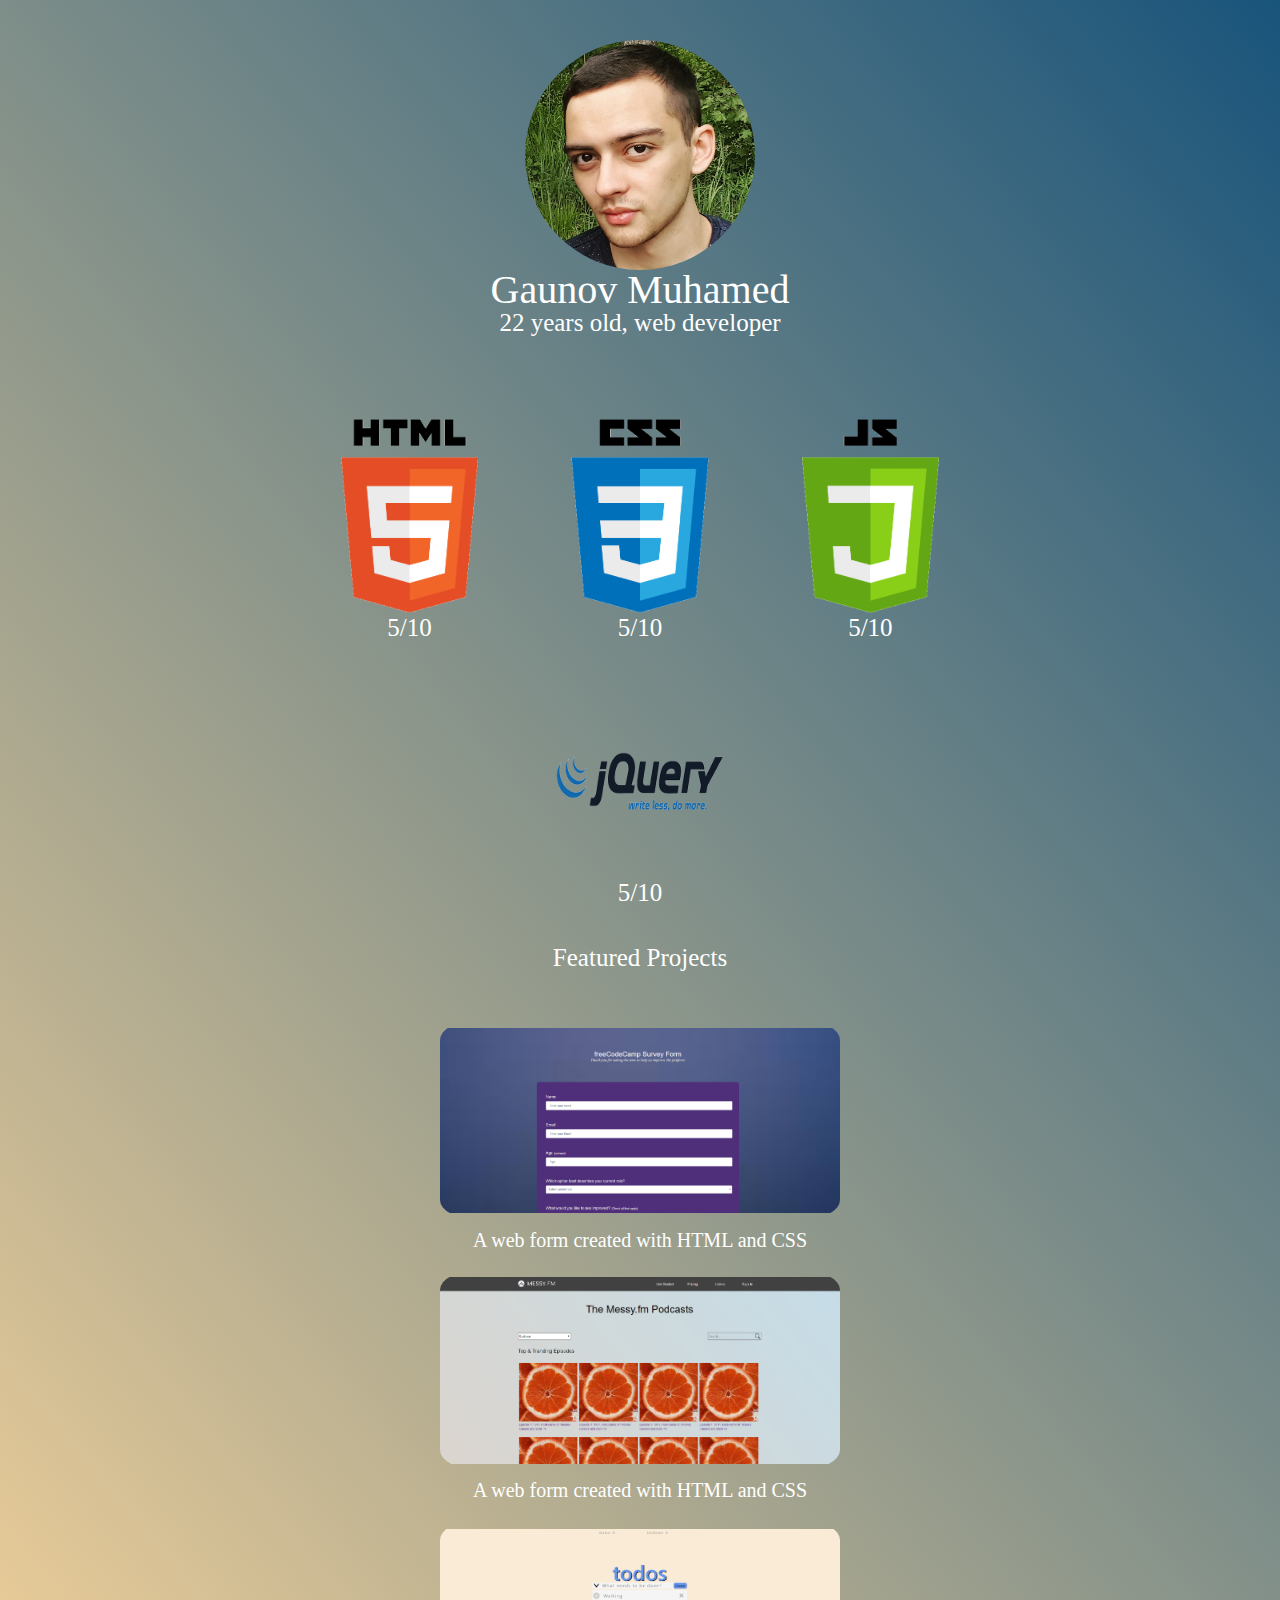
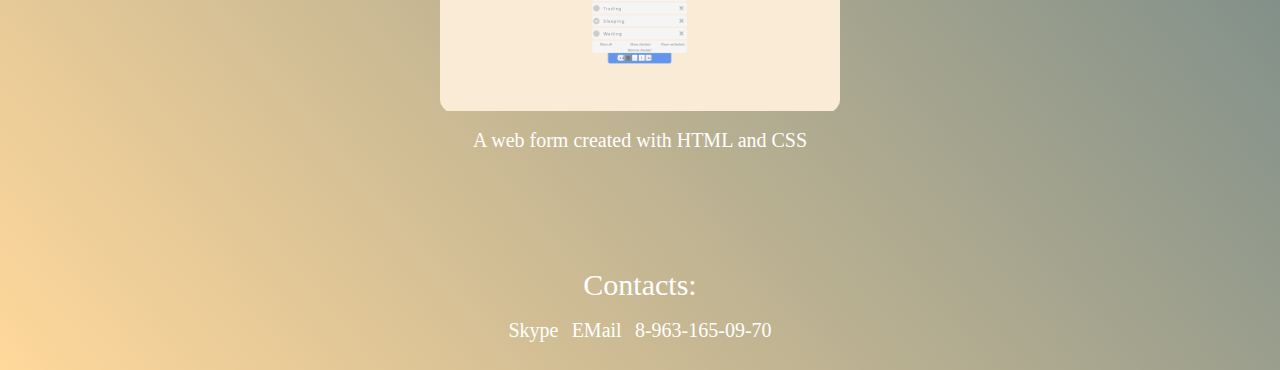
==== index.html @ e80b84c7 "Initial commit" ====
<!DOCTYPE html>
<html lang="en">

<head>
  <meta charset="UTF-8">
  <meta name="viewport" content="width=device-width, initial-scale=1.0">
  <meta http-equiv="X-UA-Compatible" content="ie=edge">
  <link rel="stylesheet" type="text/css" href="styles/CssReset.css">
  <link rel="stylesheet" type="text/css" href="styles/portfolioStyles.css">
  <title>MyPortfolio</title>
</head>

<body>
  <div class="background">
    <header class="header">
      <main class="header-main">
        <div class="photo-container">
          <div class="avatar"></div>
          <h1 class="header-text">Gaunov Muhamed</h1>
          <h2 class="subtext">22 years old, web developer</h2>
        </div>
    </header>
    <main class="main">
      <main class="techs-and-works">
        <div class="tech-item">
          <div class="html-img" alt="png html logo"></div>
          <h2 class="subtext">5/10</h2>
        </div>
        <div class="tech-item">
          <div class="css-img" alt="png css logo"></div>
          <h2 class="subtext">5/10</h2>
        </div>
        <div class="tech-item">
          <div class="js-img" alt="png css logo"></div>
          <h2 class="subtext">5/10</h2>
        </div>
        <div class="tech-item">
          <div class="jq-img" alt="png css logo"></div>
          <h2 class="subtext">5/10</h2>
        </div>
        <div class="works">
          <h2 class="subtext">Featured Projects</h2>
          <div class="projects">
            <div class="project-holder">
              <a href="">
                <div class="first-project"></div>
              </a>
              <h3 class="works-text">A web form created with HTML and CSS</h3>
            </div>
            <div class="project-holder">
              <a href="">
                <div class="second-project"></div>
              </a>
              <h3 class="works-text">A web form created with HTML and CSS</h3>
            </div>
            <div class="project-holder">
              <a href="">
                <div class="third-project"></div>
              </a>
              <h3 class="works-text">A web form created with HTML and CSS</h3>
            </div>
          </div>
        </div>
      </main>
      <footer class="footer">
        <div class="first-footer-part">
          <h2 class="contacts">Contacts:</h2>
        </div>
        <div class="second-footer-part">
          <a href="" class="bottom-contacts">Skype</a>
          <a href="" class="bottom-contacts">EMail</a>
          <h2 class="bottom-contacts">8-963-165-09-70</h2>
        </div>
      </footer>
    </main>
</body>

</html>
---- styles/CssReset.css ----
/* http://meyerweb.com/eric/tools/css/reset/ 
   v2.0 | 20110126
   License: none (public domain)
*/

html,
body,
div,
span,
applet,
object,
iframe,
h1,
h2,
h3,
h4,
h5,
h6,
p,
blockquote,
pre,
a,
abbr,
acronym,
address,
big,
cite,
code,
del,
dfn,
em,
img,
ins,
kbd,
q,
s,
samp,
small,
strike,
strong,
sub,
sup,
tt,
var,
b,
u,
i,
center,
dl,
dt,
dd,
ol,
ul,
li,
fieldset,
form,
label,
legend,
table,
caption,
tbody,
tfoot,
thead,
tr,
th,
td,
article,
aside,
canvas,
details,
embed,
figure,
figcaption,
footer,
header,
hgroup,
menu,
nav,
output,
ruby,
section,
summary,
time,
mark,
audio,
video {
  margin: 0;
  padding: 0;
  border: 0;
  font-size: 100%;
  font: inherit;
  vertical-align: baseline;
}

/* HTML5 display-role reset for older browsers */
article,
aside,
details,
figcaption,
figure,
footer,
header,
hgroup,
menu,
nav,
section {
  display: block;
}

body {
  line-height: 1;
}

ol,
ul {
  list-style: none;
}

blockquote,
q {
  quotes: none;
}

blockquote:before,
blockquote:after,
q:before,
q:after {
  content: '';
  content: none;
}

table {
  border-collapse: collapse;
  border-spacing: 0;
}
---- styles/portfolioStyles.css ----
.background {
    background: linear-gradient(50deg, #ffd89b, #19547b);
    /*background: linear-gradient(50deg, #ffd89b, #19547b); best*/
    background-position: center;
    background-size: cover;
    height: 100%;
    width: auto;
}

.header {
    width: 100%;
}

.header-main {
    padding-top: 40px;
    height: 100%;
    width: 50%;
    margin: 0 auto;
}

.photo-container {
    width: 100%;
}

.avatar {
    background-image: url("/images/photo.jpg");
    background-repeat: no-repeat;
    background-position: center;
    background-size: contain;
    margin: 0 auto;
    height: 230px;
    width: 230px;
    border-radius: 50%;
}

.header-text,
.subtext {
    width: 100%;
    text-align: center;
    color: #ffffff;
    font-family: URW Chancery L, cursive;
    font-size: 40px;
}

.subtext {
    font-size: 25px;
}

.header-subtext {
    margin-top: 10px;
    font-size: 20px;
}

.main {
    padding-top: 40px;
    margin: 0 auto;
    width: 60%;
}

.techs-and-works {
    margin: 0 auto;
    display: flex;
    flex-wrap: wrap;
    justify-content: space-around;
    width: 90%;
}

.text-item {
    margin-top: 20px;
    width: 150px;
    height: auto;
}

.tech-item {
    margin-top: 40px;
}

.tech-item:hover {
    background-color: #5eecff;
    border-radius: 16%;
    transition: .5s ease-out;
}

.html-img,
.css-img,
.js-img,
.jq-img {
    background-image: url("/images/html.png");
    background-repeat: no-repeat;
    background-position: center;
    background-size: contain;
    width: 200px;
    height: 200px;
}

.css-img {
    background-image: url("/images/css.png");
}

.js-img {
    background-image: url("/images/js.png");
}

.jq-img {
    background-image: url("/images/jquery.png");
}

.works {
    padding-top: 40px;
    margin: 0 auto;
}

.projects {
    display: flex;
    flex-wrap: wrap;
    justify-content: space-around;
}

.first-project,
.second-project,
.third-project {
    background-image: url("/images/project1.png");
    background-repeat: no-repeat;
    background-position: center;
    background-size: contain;
    width: 100%;
    height: 100%;
    border-radius: 10%;
}

.second-project {
    background-image: url("/images/project2.png");
}

.third-project {
    background-image: url("/images/project3.png");
}

.works-text {
    padding-top: 10px;
    font-family: URW Chancery L, cursive;
    font-size: 20px;
    text-align: center;
    color: white;
}

.project-holder {
    padding-top: 50px;
    width: 400px;
    height: 200px;
}

.footer {
    padding-top: 150px;
    margin: 0 auto;
    width: 60%;
    height: 100px;
}

.first-footer-part {
    display: block;
    margin: 0 auto;
    width: 50%;
}

.contacts,
.bottom-contacts {
    text-align: center;
    color: #ffffff;
    font-family: URW Chancery L, cursive;
    font-size: 30px;
}

.second-footer-part {
    width: 60%;
    margin: 0 auto;
    display: flex;
    flex-wrap: wrap;
    justify-content: space-around;
}

.bottom-contacts {
    padding-top: 20px;
    font-size: 20px;
    text-decoration: none;
}
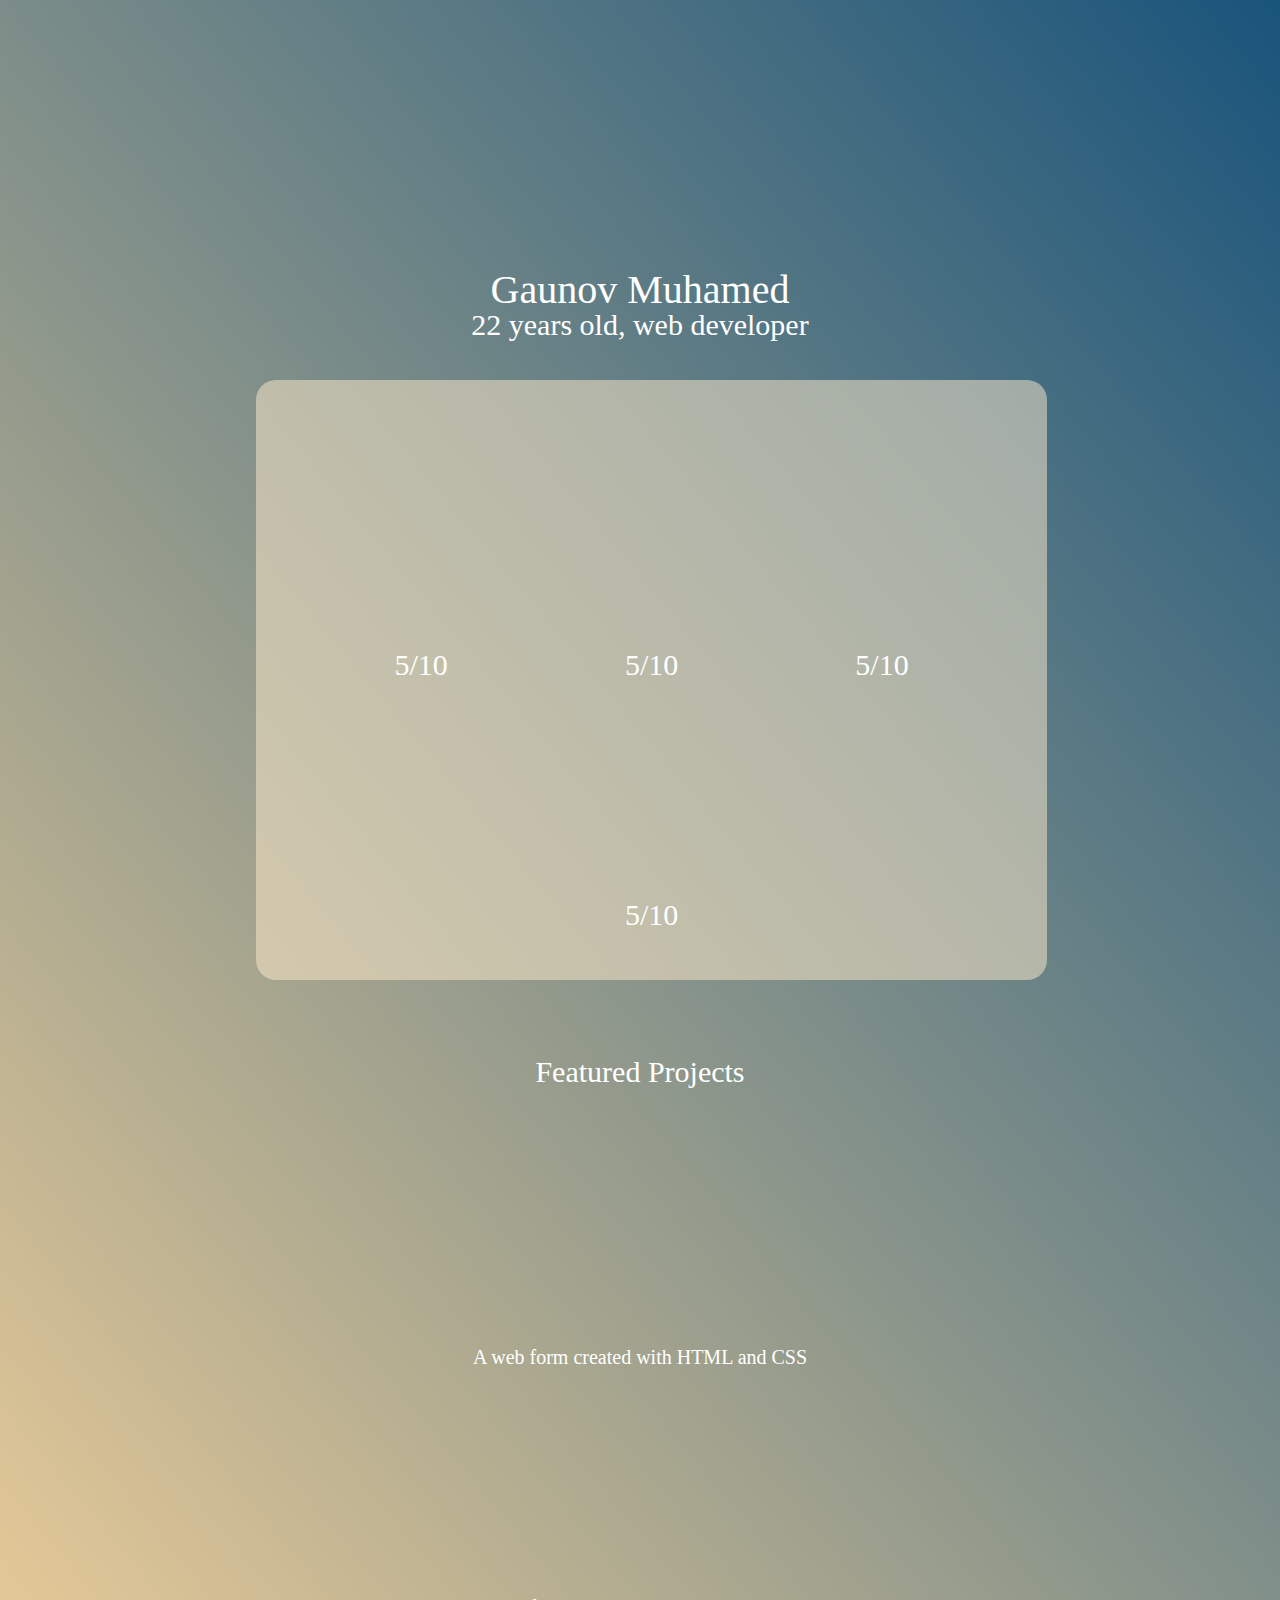
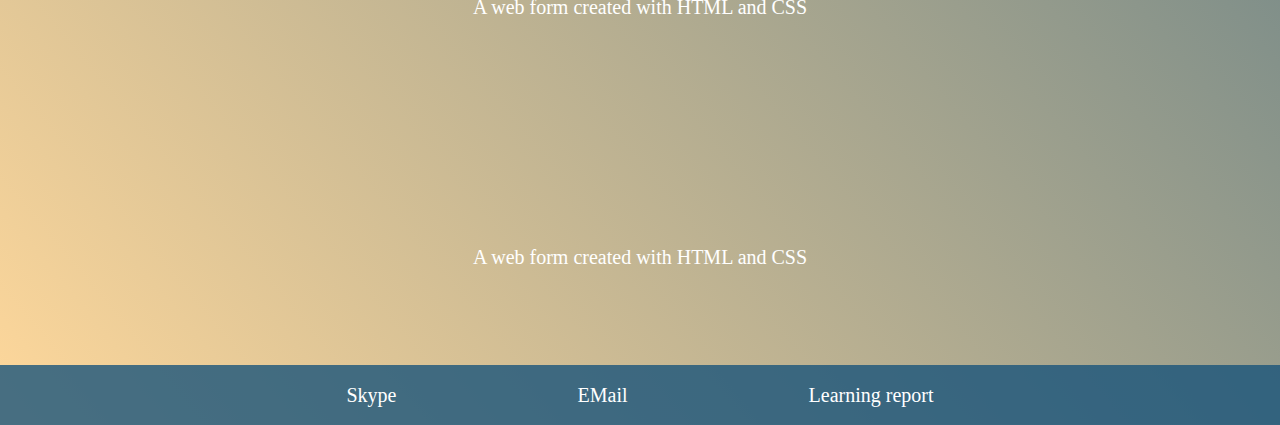
==== commit d6592748: "fixed portfolio" ====
--- a/index.html
+++ b/index.html
@@ -19,9 +19,10 @@
           <h1 class="header-text">Gaunov Muhamed</h1>
           <h2 class="subtext">22 years old, web developer</h2>
         </div>
+      </main>
     </header>
     <main class="main">
-      <main class="techs-and-works">
+      <div class="techs">
         <div class="tech-item">
           <div class="html-img" alt="png html logo"></div>
           <h2 class="subtext">5/10</h2>
@@ -38,41 +39,40 @@
           <div class="jq-img" alt="png css logo"></div>
           <h2 class="subtext">5/10</h2>
         </div>
-        <div class="works">
-          <h2 class="subtext">Featured Projects</h2>
-          <div class="projects">
-            <div class="project-holder">
-              <a href="">
-                <div class="first-project"></div>
-              </a>
-              <h3 class="works-text">A web form created with HTML and CSS</h3>
-            </div>
-            <div class="project-holder">
-              <a href="">
-                <div class="second-project"></div>
-              </a>
-              <h3 class="works-text">A web form created with HTML and CSS</h3>
-            </div>
-            <div class="project-holder">
-              <a href="">
-                <div class="third-project"></div>
-              </a>
-              <h3 class="works-text">A web form created with HTML and CSS</h3>
-            </div>
+      </div>
+      <div class="works">
+        <h2 class="subtext">Featured Projects</h2>
+        <div class="projects">
+          <div class="project-holder">
+            <a href="">
+              <div class="first-project"></div>
+            </a>
+            <h3 class="works-text">A web form created with HTML and CSS</h3>
+          </div>
+          <div class="project-holder">
+            <a href="">
+              <div class="second-project"></div>
+            </a>
+            <h3 class="works-text">A web form created with HTML and CSS</h3>
+          </div>
+          <div class="project-holder">
+            <a href="">
+              <div class="third-project"></div>
+            </a>
+            <h3 class="works-text">A web form created with HTML and CSS</h3>
           </div>
         </div>
-      </main>
-      <footer class="footer">
-        <div class="first-footer-part">
-          <h2 class="contacts">Contacts:</h2>
-        </div>
-        <div class="second-footer-part">
-          <a href="" class="bottom-contacts">Skype</a>
-          <a href="" class="bottom-contacts">EMail</a>
-          <h2 class="bottom-contacts">8-963-165-09-70</h2>
-        </div>
-      </footer>
+      </div>
     </main>
+    <div class="footer">
+      <div class="inner-footer">
+        <a href="" class="bottom-contacts">Skype</a>
+        <a href="" class="bottom-contacts">EMail</a>
+        <a href="https://docs.google.com/document/d/1q_-OrsSIJzIF7Ol4aQtux2X4wOfG4DxDK_uCzLv82eo/edit?usp=sharing" class="bottom-contacts">Learning report</a>
+      </div>
+    </div>
+  </div>
+    </footer>
 </body>
 
 </html>--- a/styles/portfolioStyles.css
+++ b/styles/portfolioStyles.css
@@ -1,6 +1,5 @@
 .background {
     background: linear-gradient(50deg, #ffd89b, #19547b);
-    /*background: linear-gradient(50deg, #ffd89b, #19547b); best*/
     background-position: center;
     background-size: cover;
     height: 100%;
@@ -23,7 +22,7 @@
 }
 
 .avatar {
-    background-image: url("/images/photo.jpg");
+    background-image: url("/GaunovMuhamed.github.io/images/photo.jpg");
     background-repeat: no-repeat;
     background-position: center;
     background-size: contain;
@@ -37,13 +36,13 @@
 .subtext {
     width: 100%;
     text-align: center;
+    /*font-family: URW Chancery L, cursive;*/
     color: #ffffff;
-    font-family: URW Chancery L, cursive;
     font-size: 40px;
 }
 
 .subtext {
-    font-size: 25px;
+    font-size: 30px;
 }
 
 .header-subtext {
@@ -57,12 +56,15 @@
     width: 60%;
 }
 
-.techs-and-works {
+.techs {
     margin: 0 auto;
     display: flex;
     flex-wrap: wrap;
     justify-content: space-around;
     width: 90%;
+    padding: 50px;
+    background-color:   #ffebcc80;
+    border-radius: 20px;
 }
 
 .text-item {
@@ -72,20 +74,21 @@
 }
 
 .tech-item {
-    margin-top: 40px;
+    margin-top: 20px;
+    border-radius: 20%;
 }
 
 .tech-item:hover {
-    background-color: #5eecff;
-    border-radius: 16%;
     transition: .5s ease-out;
+    background-color: #19547b80;
+    box-shadow: 0 14px 28px rgba(0,0,0,0.25), 0 10px 10px rgba(0,0,0,0.22);
 }
 
 .html-img,
 .css-img,
 .js-img,
 .jq-img {
-    background-image: url("/images/html.png");
+    background-image: url("/GaunovMuhamed.github.io/images/html.png");
     background-repeat: no-repeat;
     background-position: center;
     background-size: contain;
@@ -94,20 +97,19 @@
 }
 
 .css-img {
-    background-image: url("/images/css.png");
+    background-image: url("/GaunovMuhamed.github.io/images/css.png");
 }
 
 .js-img {
-    background-image: url("/images/js.png");
+    background-image: url("/GaunovMuhamed.github.io/images/js.png");
 }
 
 .jq-img {
-    background-image: url("/images/jquery.png");
+    background-image: url("/GaunovMuhamed.github.io/images/jquery.png");
 }
 
 .works {
-    padding-top: 40px;
-    margin: 0 auto;
+    margin: 10% auto;
 }
 
 .projects {
@@ -119,7 +121,7 @@
 .first-project,
 .second-project,
 .third-project {
-    background-image: url("/images/project1.png");
+    background-image: url("/GaunovMuhamed.github.io/images/project1.png");
     background-repeat: no-repeat;
     background-position: center;
     background-size: contain;
@@ -129,16 +131,15 @@
 }
 
 .second-project {
-    background-image: url("/images/project2.png");
+    background-image: url("/GaunovMuhamed.github.io/images/project2.png");
 }
 
 .third-project {
-    background-image: url("/images/project3.png");
+    background-image: url("/GaunovMuhamed.github.io/images/project3.png");
 }
 
 .works-text {
     padding-top: 10px;
-    font-family: URW Chancery L, cursive;
     font-size: 20px;
     text-align: center;
     color: white;
@@ -151,27 +152,18 @@
 }
 
 .footer {
-    padding-top: 150px;
-    margin: 0 auto;
-    width: 60%;
-    height: 100px;
+    margin: 10% auto 0 0;
+    width: 100%;
+    background: #19547bcc;
 }
 
-.first-footer-part {
-    display: block;
-    margin: 0 auto;
-    width: 50%;
-}
-
-.contacts,
 .bottom-contacts {
     text-align: center;
     color: #ffffff;
-    font-family: URW Chancery L, cursive;
     font-size: 30px;
 }
 
-.second-footer-part {
+.inner-footer{
     width: 60%;
     margin: 0 auto;
     display: flex;
@@ -180,7 +172,19 @@
 }
 
 .bottom-contacts {
-    padding-top: 20px;
+    margin: 20px;
     font-size: 20px;
     text-decoration: none;
+}
+
+@media (max-width: 750px) {
+    .project-holder {
+        padding-top: 50px;
+        width: 100vw;
+        height: 100px;
+    }
+
+    .first-footer-part{
+        width:100%;
+    }
 }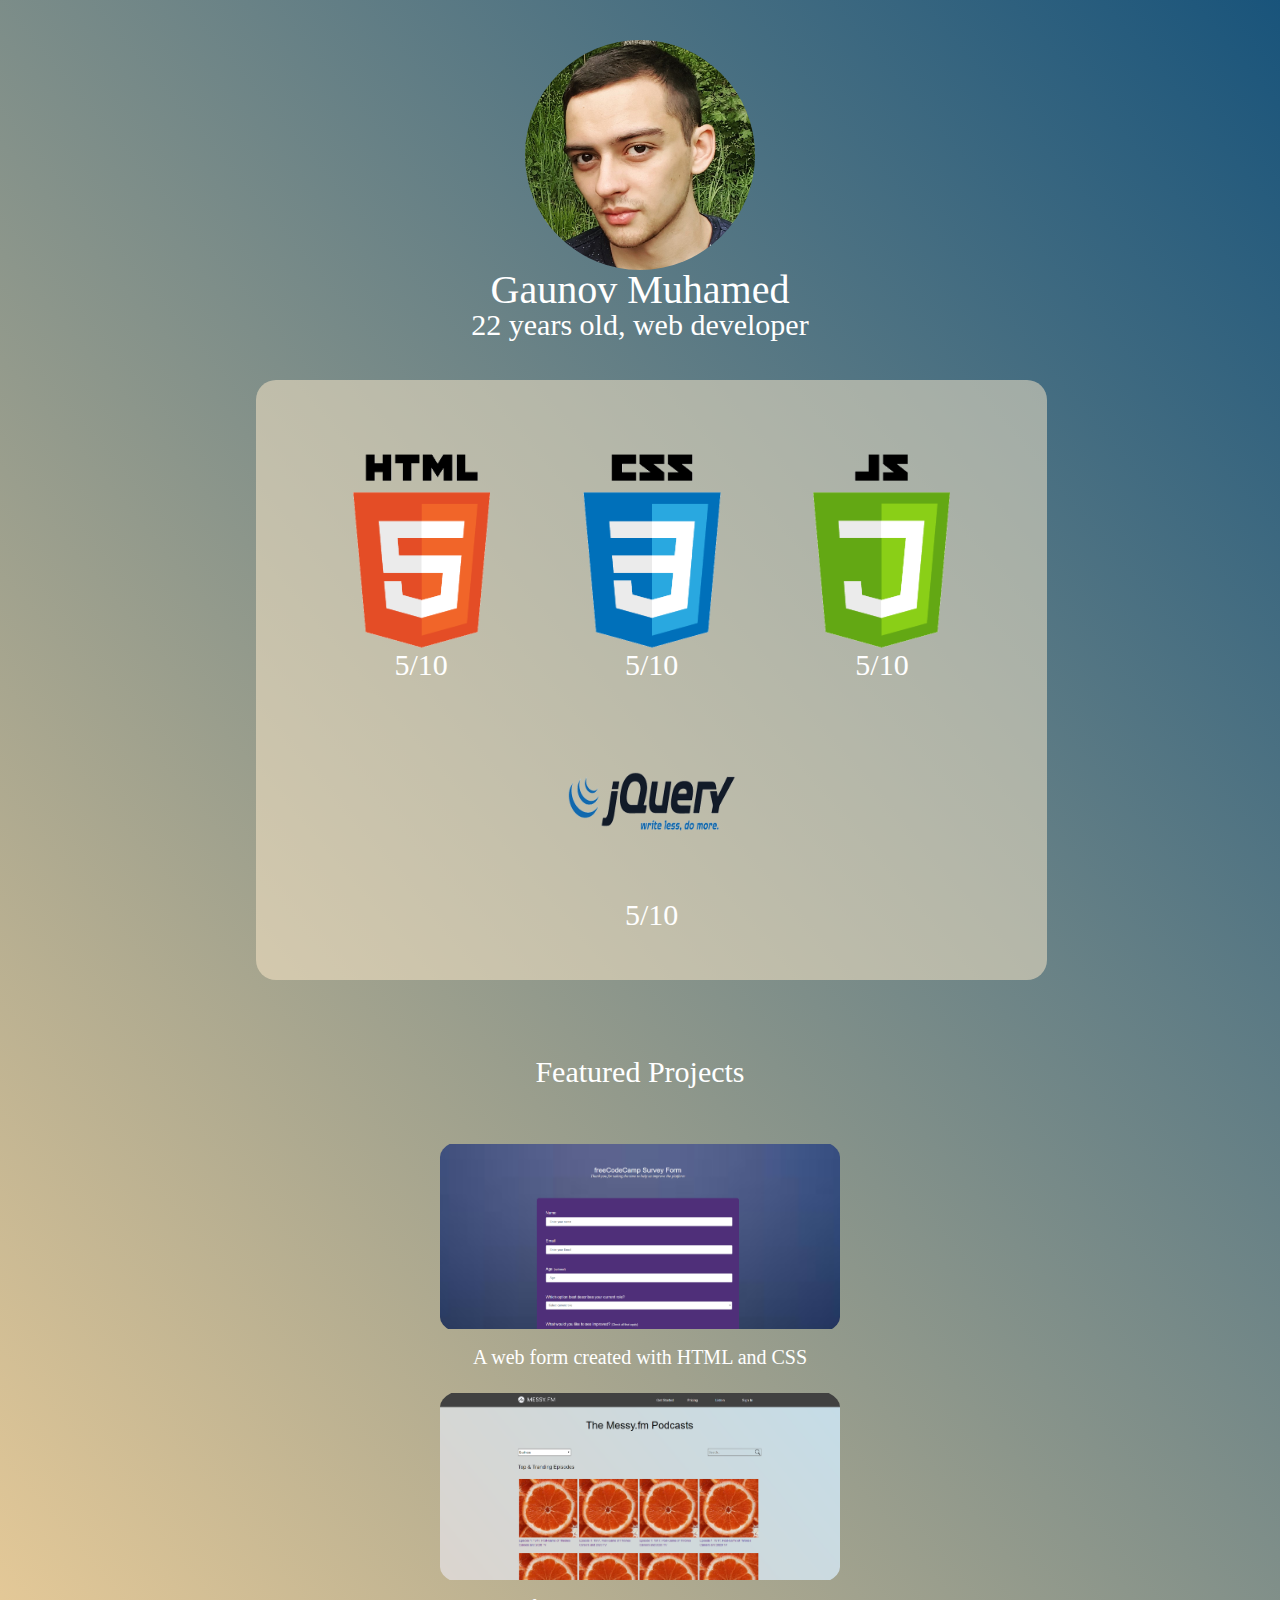
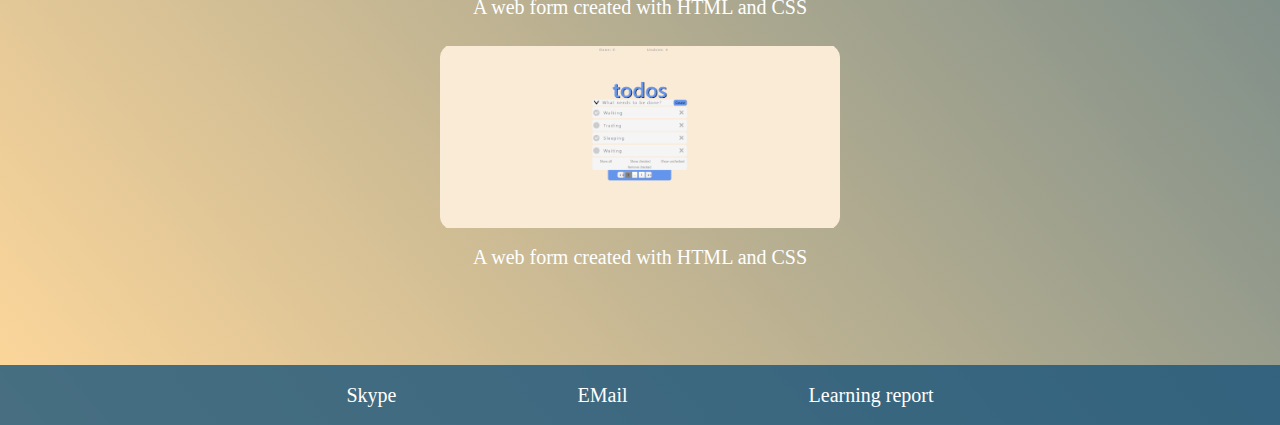
==== commit db4c6f9a: "fixed some issues" ====
--- a/index.html
+++ b/index.html
@@ -5,8 +5,8 @@
   <meta charset="UTF-8">
   <meta name="viewport" content="width=device-width, initial-scale=1.0">
   <meta http-equiv="X-UA-Compatible" content="ie=edge">
-  <link rel="stylesheet" type="text/css" href="styles/CssReset.css">
-  <link rel="stylesheet" type="text/css" href="styles/portfolioStyles.css">
+  <link rel="stylesheet" type="text/css" href="./styles/CssReset.css">
+  <link rel="stylesheet" type="text/css" href="./styles/portfolioStyles.css">
   <title>MyPortfolio</title>
 </head>
 
--- a/styles/portfolioStyles.css
+++ b/styles/portfolioStyles.css
@@ -22,7 +22,7 @@
 }
 
 .avatar {
-    background-image: url("/GaunovMuhamed.github.io/images/photo.jpg");
+    background-image: url("../images/photo.jpg");
     background-repeat: no-repeat;
     background-position: center;
     background-size: contain;
@@ -88,7 +88,7 @@
 .css-img,
 .js-img,
 .jq-img {
-    background-image: url("/GaunovMuhamed.github.io/images/html.png");
+    background-image: url("../images/html.png");
     background-repeat: no-repeat;
     background-position: center;
     background-size: contain;
@@ -97,15 +97,15 @@
 }
 
 .css-img {
-    background-image: url("/GaunovMuhamed.github.io/images/css.png");
+    background-image: url("../images/css.png");
 }
 
 .js-img {
-    background-image: url("/GaunovMuhamed.github.io/images/js.png");
+    background-image: url("../images/js.png");
 }
 
 .jq-img {
-    background-image: url("/GaunovMuhamed.github.io/images/jquery.png");
+    background-image: url("../images/jquery.png");
 }
 
 .works {
@@ -121,7 +121,7 @@
 .first-project,
 .second-project,
 .third-project {
-    background-image: url("/GaunovMuhamed.github.io/images/project1.png");
+    background-image: url("../images/project1.png");
     background-repeat: no-repeat;
     background-position: center;
     background-size: contain;
@@ -130,12 +130,18 @@
     border-radius: 10%;
 }
 
+.first-project:hover,
+.second-project:hover,
+.third-project:hover{
+    /*добавить анимацию*/
+}
+
 .second-project {
-    background-image: url("/GaunovMuhamed.github.io/images/project2.png");
+    background-image: url("../images/project2.png");
 }
 
 .third-project {
-    background-image: url("/GaunovMuhamed.github.io/images/project3.png");
+    background-image: url("../images/project3.png");
 }
 
 .works-text {
@@ -160,7 +166,9 @@
 .bottom-contacts {
     text-align: center;
     color: #ffffff;
-    font-size: 30px;
+    margin: 20px;
+    font-size: 20px;
+    text-decoration: none;
 }
 
 .inner-footer{
@@ -171,12 +179,6 @@
     justify-content: space-around;
 }
 
-.bottom-contacts {
-    margin: 20px;
-    font-size: 20px;
-    text-decoration: none;
-}
-
 @media (max-width: 750px) {
     .project-holder {
         padding-top: 50px;
@@ -184,6 +186,10 @@
         height: 100px;
     }
 
+    .main{
+        width: 100%;
+    }
+
     .first-footer-part{
         width:100%;
     }
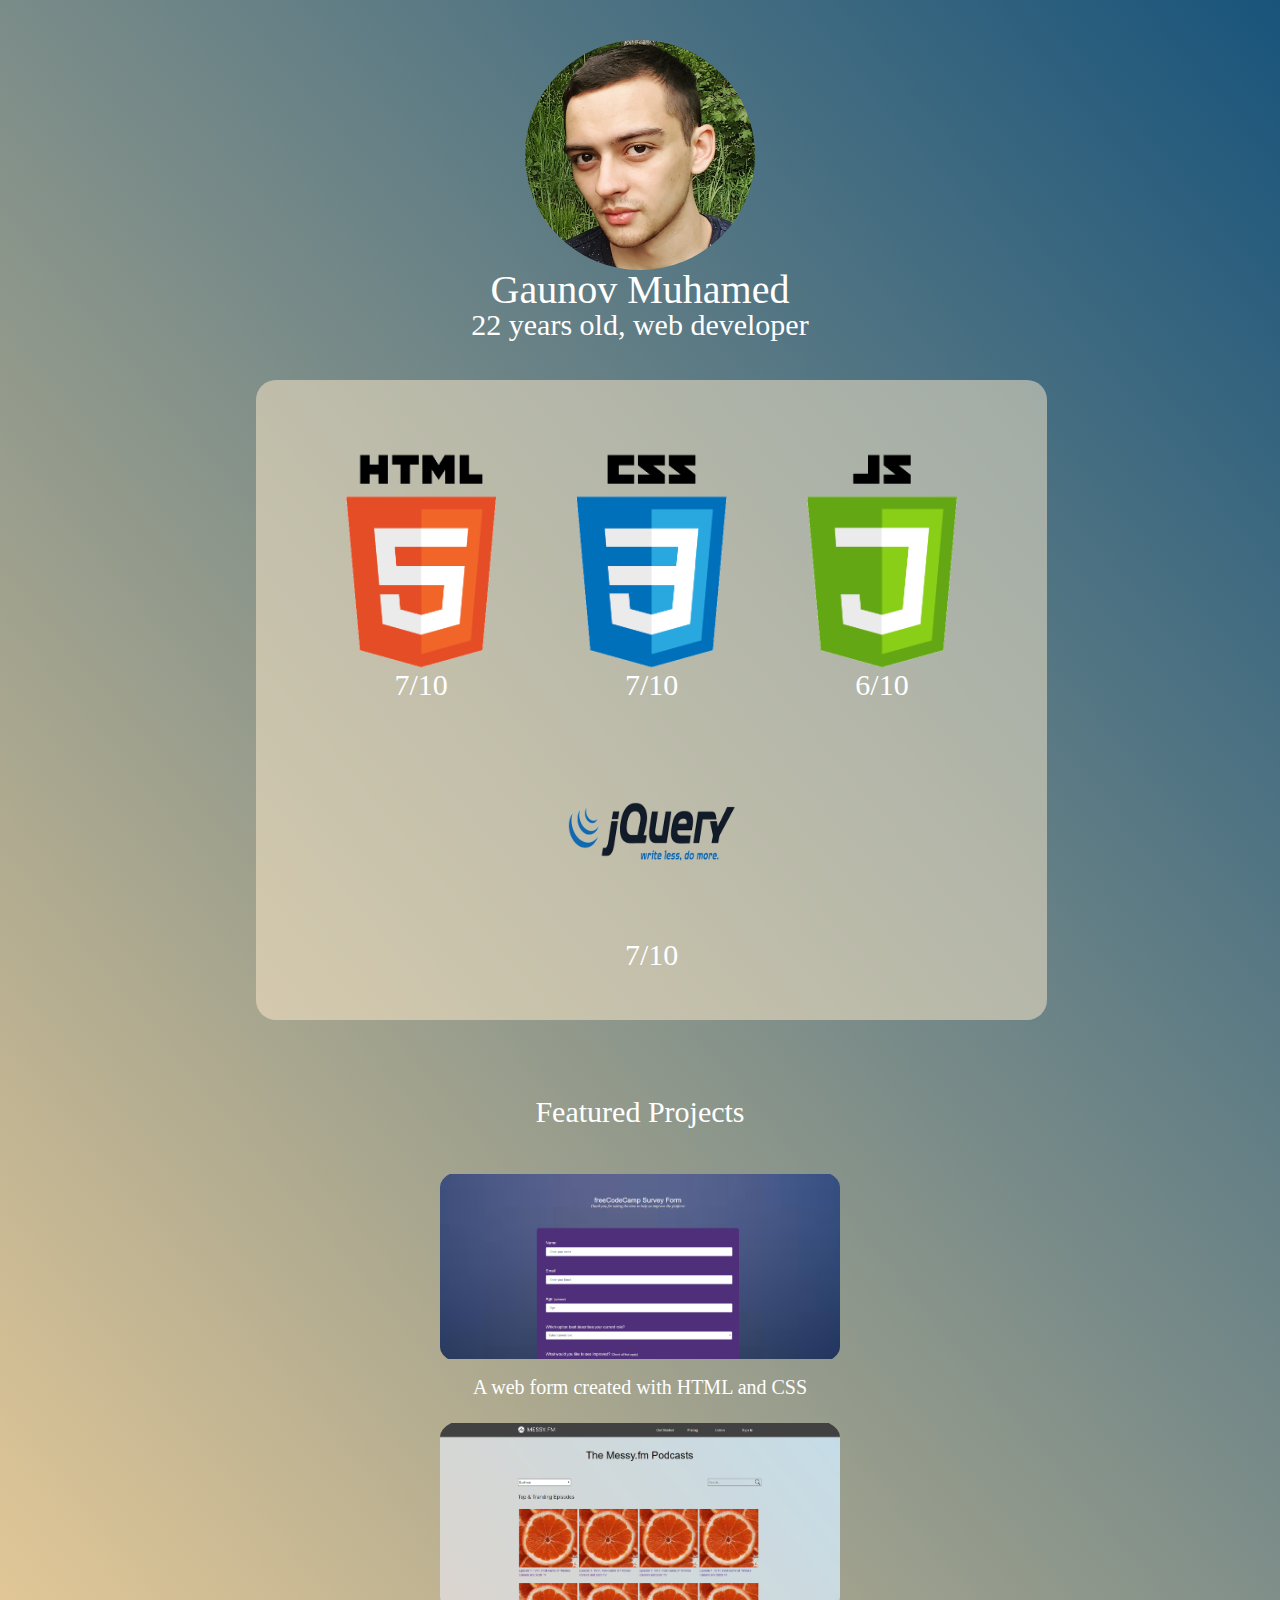
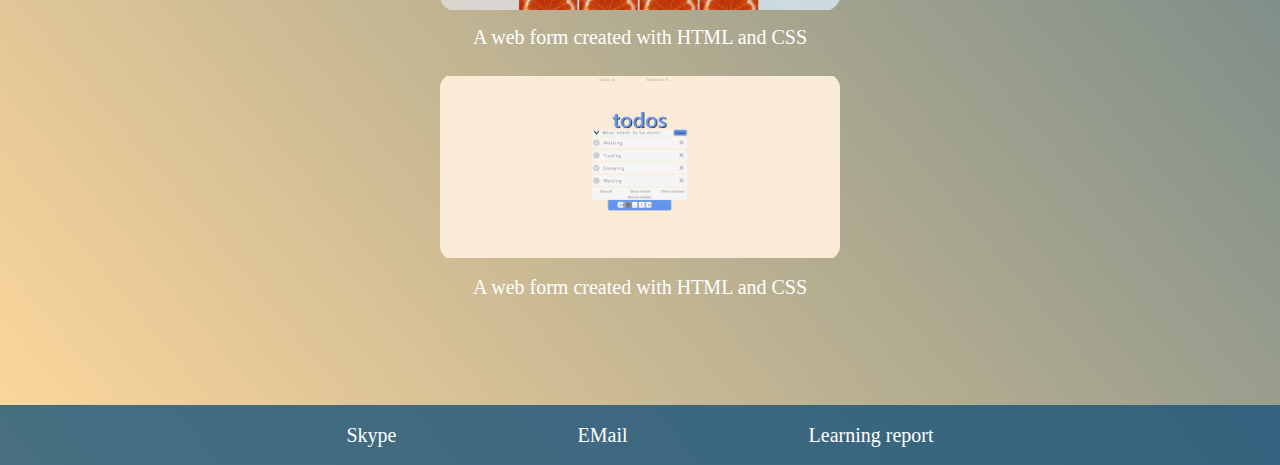
==== commit 80d637e6: "alomost fixed footer" ====
--- a/index.html
+++ b/index.html
@@ -25,38 +25,38 @@
       <div class="techs">
         <div class="tech-item">
           <div class="html-img" alt="png html logo"></div>
-          <h2 class="subtext">5/10</h2>
+          <h2 class="subtext">7/10</h2>
         </div>
         <div class="tech-item">
           <div class="css-img" alt="png css logo"></div>
-          <h2 class="subtext">5/10</h2>
+          <h2 class="subtext">7/10</h2>
         </div>
         <div class="tech-item">
           <div class="js-img" alt="png css logo"></div>
-          <h2 class="subtext">5/10</h2>
+          <h2 class="subtext">6/10</h2>
         </div>
         <div class="tech-item">
           <div class="jq-img" alt="png css logo"></div>
-          <h2 class="subtext">5/10</h2>
+          <h2 class="subtext">7/10</h2>
         </div>
       </div>
       <div class="works">
         <h2 class="subtext">Featured Projects</h2>
         <div class="projects">
           <div class="project-holder">
-            <a href="">
+            <a href="./pages/page1.html">
               <div class="first-project"></div>
             </a>
             <h3 class="works-text">A web form created with HTML and CSS</h3>
           </div>
           <div class="project-holder">
-            <a href="">
+            <a href="./pages/page2.html">
               <div class="second-project"></div>
             </a>
             <h3 class="works-text">A web form created with HTML and CSS</h3>
           </div>
           <div class="project-holder">
-            <a href="">
+            <a href="https://gaunovmuhamed.github.io/GaunovMuhamedJQueryTodo.github.io/">
               <div class="third-project"></div>
             </a>
             <h3 class="works-text">A web form created with HTML and CSS</h3>
@@ -66,8 +66,8 @@
     </main>
     <div class="footer">
       <div class="inner-footer">
-        <a href="" class="bottom-contacts">Skype</a>
-        <a href="" class="bottom-contacts">EMail</a>
+        <a href="https://join.skype.com/invite/aaBelkRAf7Kr" class="bottom-contacts">Skype</a>
+        <a href="mailto:gaunovmuhamed@gmail.com?subject=Your question" class="bottom-contacts">EMail</a>
         <a href="https://docs.google.com/document/d/1q_-OrsSIJzIF7Ol4aQtux2X4wOfG4DxDK_uCzLv82eo/edit?usp=sharing" class="bottom-contacts">Learning report</a>
       </div>
     </div>
--- a/styles/portfolioStyles.css
+++ b/styles/portfolioStyles.css
@@ -3,7 +3,7 @@
     background-position: center;
     background-size: cover;
     height: 100%;
-    width: auto;
+    width: 100%;
 }
 
 .header {
@@ -36,7 +36,6 @@
 .subtext {
     width: 100%;
     text-align: center;
-    /*font-family: URW Chancery L, cursive;*/
     color: #ffffff;
     font-size: 40px;
 }
@@ -76,6 +75,7 @@
 .tech-item {
     margin-top: 20px;
     border-radius: 20%;
+    height: 10%;
 }
 
 .tech-item:hover {
@@ -94,6 +94,7 @@
     background-size: contain;
     width: 200px;
     height: 200px;
+    padding-top: 20px;
 }
 
 .css-img {
@@ -128,6 +129,7 @@
     width: 100%;
     height: 100%;
     border-radius: 10%;
+    margin-top: 40px;
 }
 
 .first-project:hover,
@@ -152,7 +154,7 @@
 }
 
 .project-holder {
-    padding-top: 50px;
+    padding-bottom: 50px;
     width: 400px;
     height: 200px;
 }
@@ -180,17 +182,31 @@
 }
 
 @media (max-width: 750px) {
+    .techs{
+        width:50%;
+    }
+
     .project-holder {
-        padding-top: 50px;
         width: 100vw;
         height: 100px;
+        padding-bottom: 100px;
+    }
+
+    .avatar{
+        height: 130px;
+        width: 130px;
     }
 
     .main{
         width: 100%;
     }
 
+    .footer{
+        width: 100%;
+    }
+
     .first-footer-part{
         width:100%;
     }
+    
 }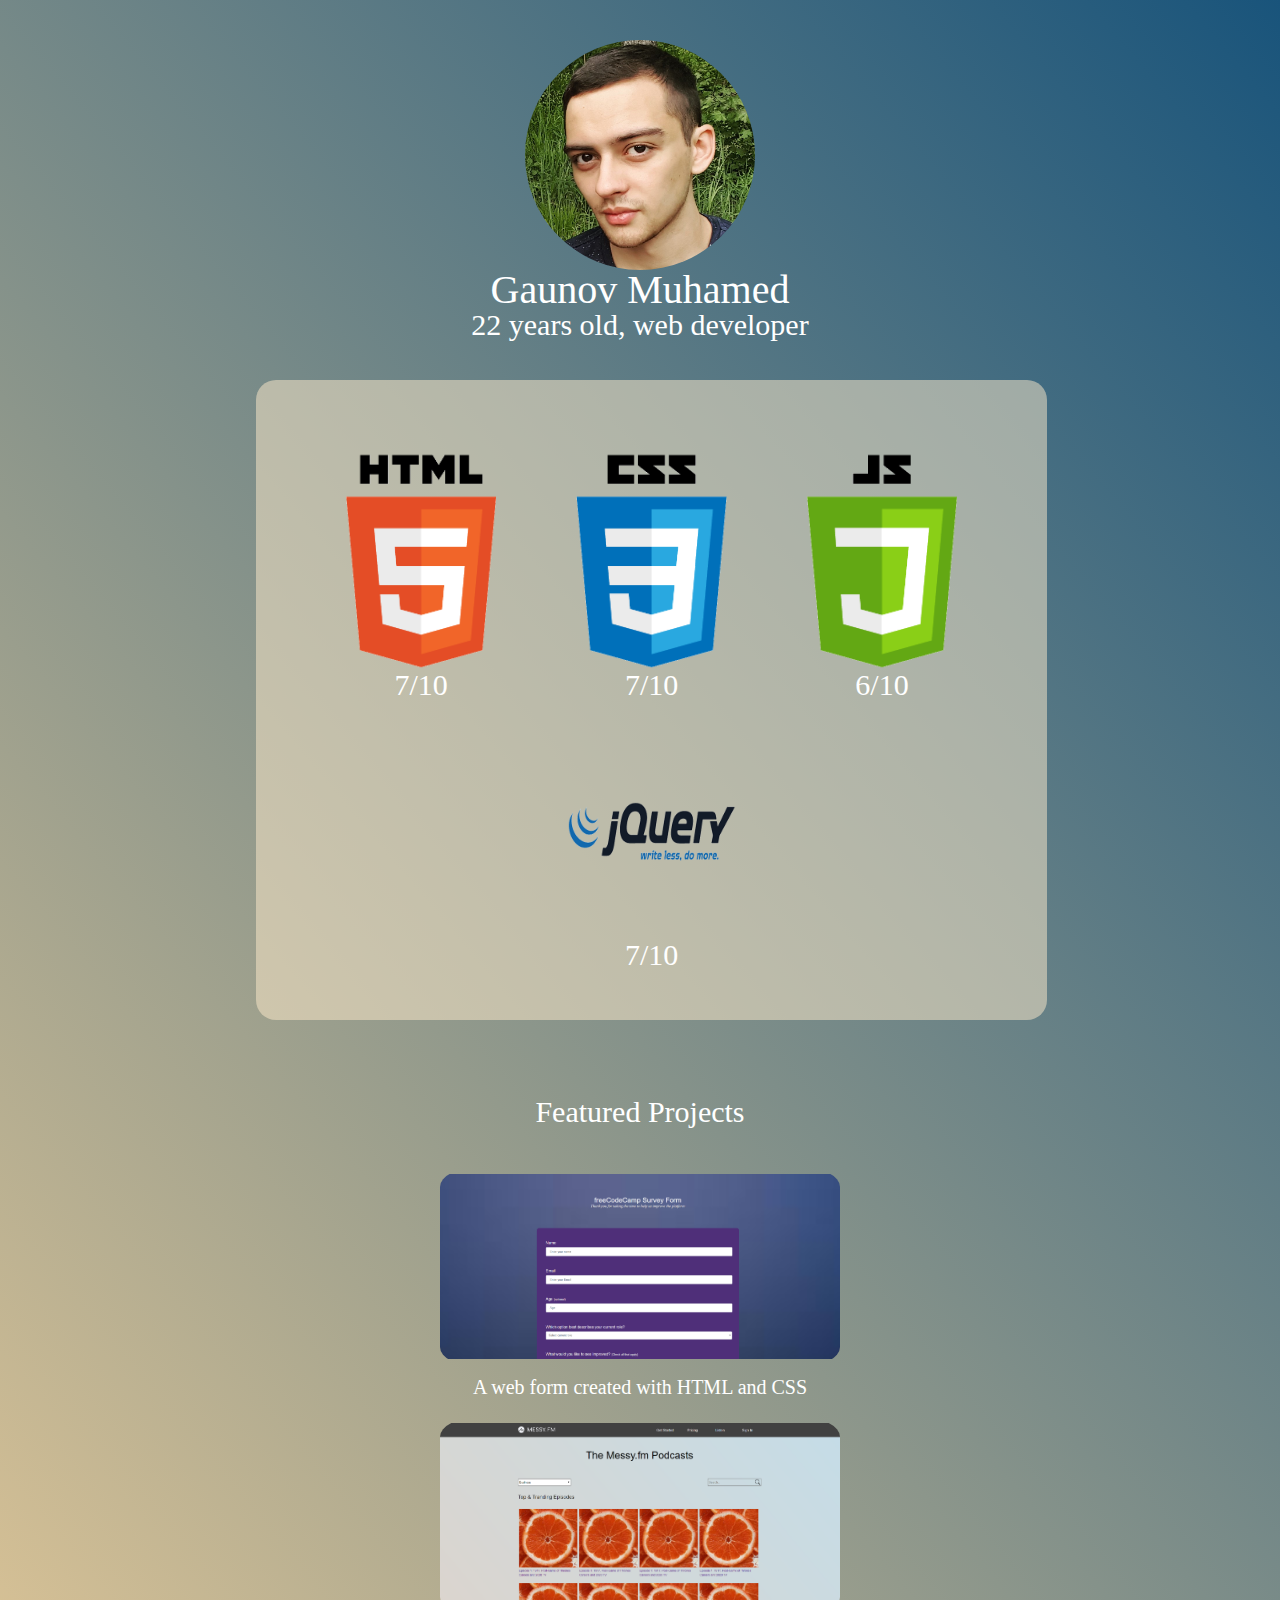
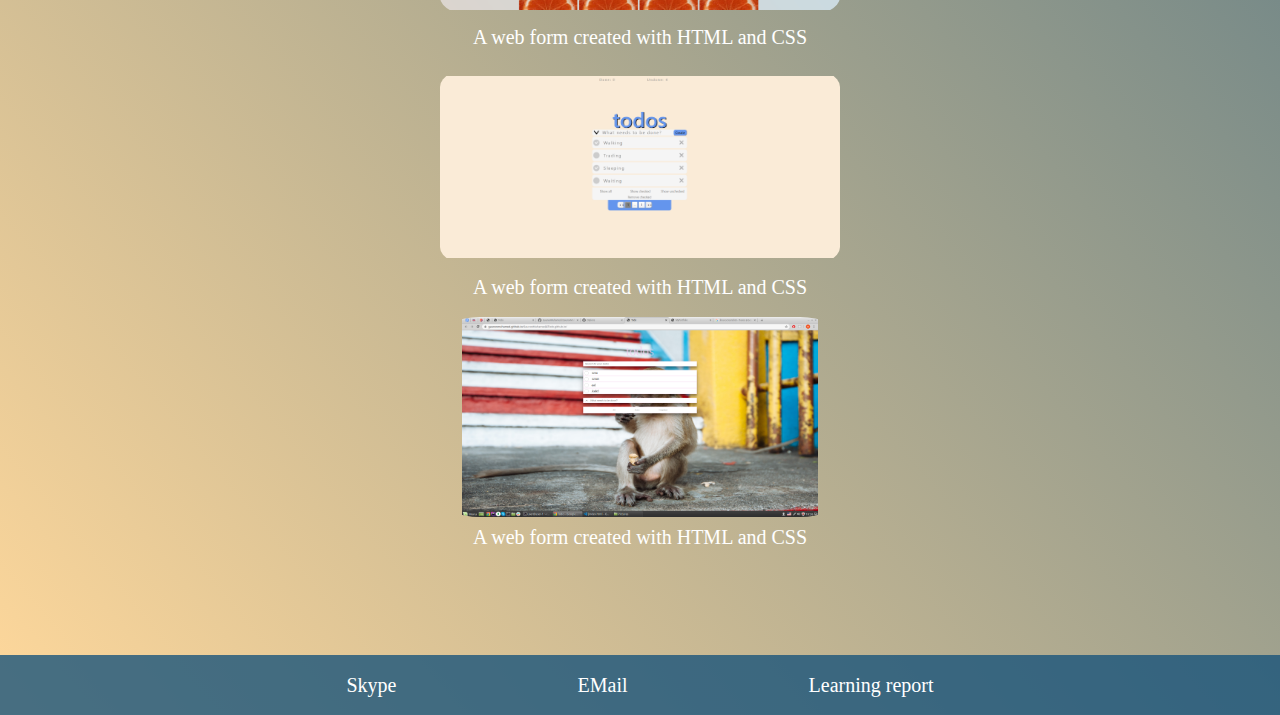
==== commit 2db93cdb: "fourth page is added" ====
--- a/index.html
+++ b/index.html
@@ -61,6 +61,12 @@
             </a>
             <h3 class="works-text">A web form created with HTML and CSS</h3>
           </div>
+          <div class="project-holder">
+            <a href="https://gaunovmuhamed.github.io/GaunovMuhamedJSTodo.github.io/">
+              <div class="fourth-project"></div>
+            </a>
+            <h3 class="works-text">A web form created with HTML and CSS</h3>
+          </div>
         </div>
       </div>
     </main>
@@ -68,11 +74,12 @@
       <div class="inner-footer">
         <a href="https://join.skype.com/invite/aaBelkRAf7Kr" class="bottom-contacts">Skype</a>
         <a href="mailto:gaunovmuhamed@gmail.com?subject=Your question" class="bottom-contacts">EMail</a>
-        <a href="https://docs.google.com/document/d/1q_-OrsSIJzIF7Ol4aQtux2X4wOfG4DxDK_uCzLv82eo/edit?usp=sharing" class="bottom-contacts">Learning report</a>
+        <a href="https://docs.google.com/document/d/1q_-OrsSIJzIF7Ol4aQtux2X4wOfG4DxDK_uCzLv82eo/edit?usp=sharing"
+          class="bottom-contacts">Learning report</a>
       </div>
     </div>
   </div>
-    </footer>
+  </footer>
 </body>
 
 </html>--- a/styles/portfolioStyles.css
+++ b/styles/portfolioStyles.css
@@ -62,7 +62,7 @@
     justify-content: space-around;
     width: 90%;
     padding: 50px;
-    background-color:   #ffebcc80;
+    background-color: #ffebcc80;
     border-radius: 20px;
 }
 
@@ -81,7 +81,7 @@
 .tech-item:hover {
     transition: .5s ease-out;
     background-color: #19547b80;
-    box-shadow: 0 14px 28px rgba(0,0,0,0.25), 0 10px 10px rgba(0,0,0,0.22);
+    box-shadow: 0 14px 28px rgba(0, 0, 0, 0.25), 0 10px 10px rgba(0, 0, 0, 0.22);
 }
 
 .html-img,
@@ -121,7 +121,8 @@
 
 .first-project,
 .second-project,
-.third-project {
+.third-project,
+.fourth-project {
     background-image: url("../images/project1.png");
     background-repeat: no-repeat;
     background-position: center;
@@ -134,7 +135,7 @@
 
 .first-project:hover,
 .second-project:hover,
-.third-project:hover{
+.third-project:hover {
     /*добавить анимацию*/
 }
 
@@ -144,6 +145,10 @@
 
 .third-project {
     background-image: url("../images/project3.png");
+}
+
+.fourth-project {
+    background-image: url("../images/project4.png");
 }
 
 .works-text {
@@ -173,7 +178,7 @@
     text-decoration: none;
 }
 
-.inner-footer{
+.inner-footer {
     width: 60%;
     margin: 0 auto;
     display: flex;
@@ -182,8 +187,8 @@
 }
 
 @media (max-width: 750px) {
-    .techs{
-        width:50%;
+    .techs {
+        width: 50%;
     }
 
     .project-holder {
@@ -192,21 +197,21 @@
         padding-bottom: 100px;
     }
 
-    .avatar{
+    .avatar {
         height: 130px;
         width: 130px;
     }
 
-    .main{
+    .main {
         width: 100%;
     }
 
-    .footer{
+    .footer {
         width: 100%;
     }
 
-    .first-footer-part{
-        width:100%;
-    }
-    
+    .first-footer-part {
+        width: 100%;
+    }
+
 }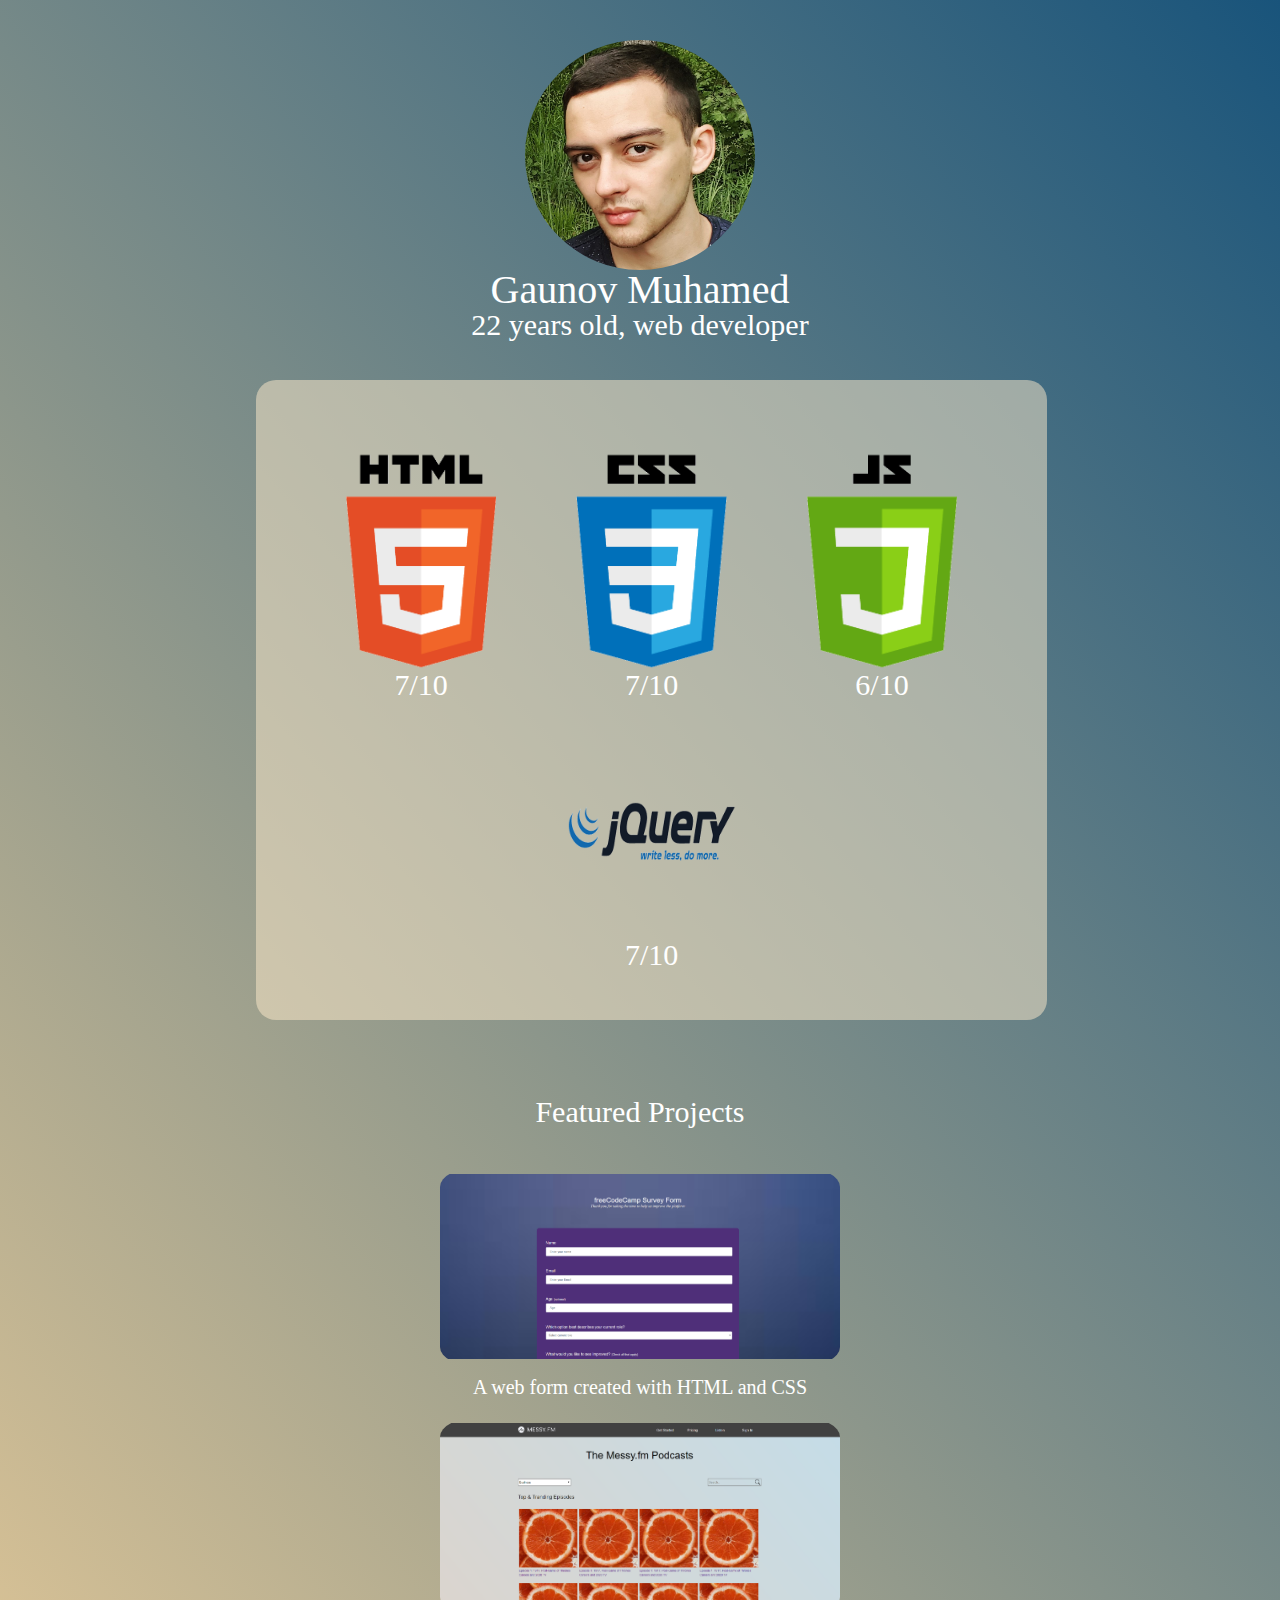
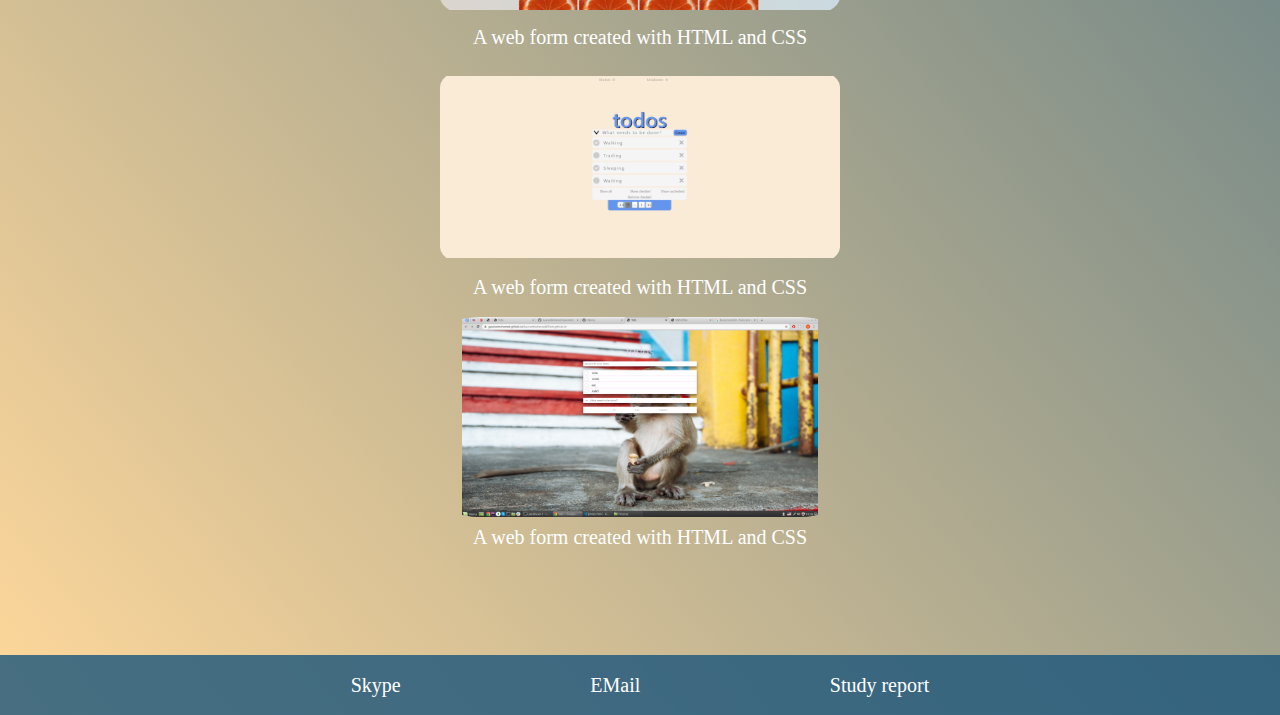
==== commit 87a950f5: "asd" ====
--- a/index.html
+++ b/index.html
@@ -75,7 +75,7 @@
         <a href="https://join.skype.com/invite/aaBelkRAf7Kr" class="bottom-contacts">Skype</a>
         <a href="mailto:gaunovmuhamed@gmail.com?subject=Your question" class="bottom-contacts">EMail</a>
         <a href="https://docs.google.com/document/d/1q_-OrsSIJzIF7Ol4aQtux2X4wOfG4DxDK_uCzLv82eo/edit?usp=sharing"
-          class="bottom-contacts">Learning report</a>
+          class="bottom-contacts">Study report</a>
       </div>
     </div>
   </div>
--- a/styles/portfolioStyles.css
+++ b/styles/portfolioStyles.css
@@ -135,7 +135,8 @@
 
 .first-project:hover,
 .second-project:hover,
-.third-project:hover {
+.third-project:hover,
+.fourth-project {
     /*добавить анимацию*/
 }
 
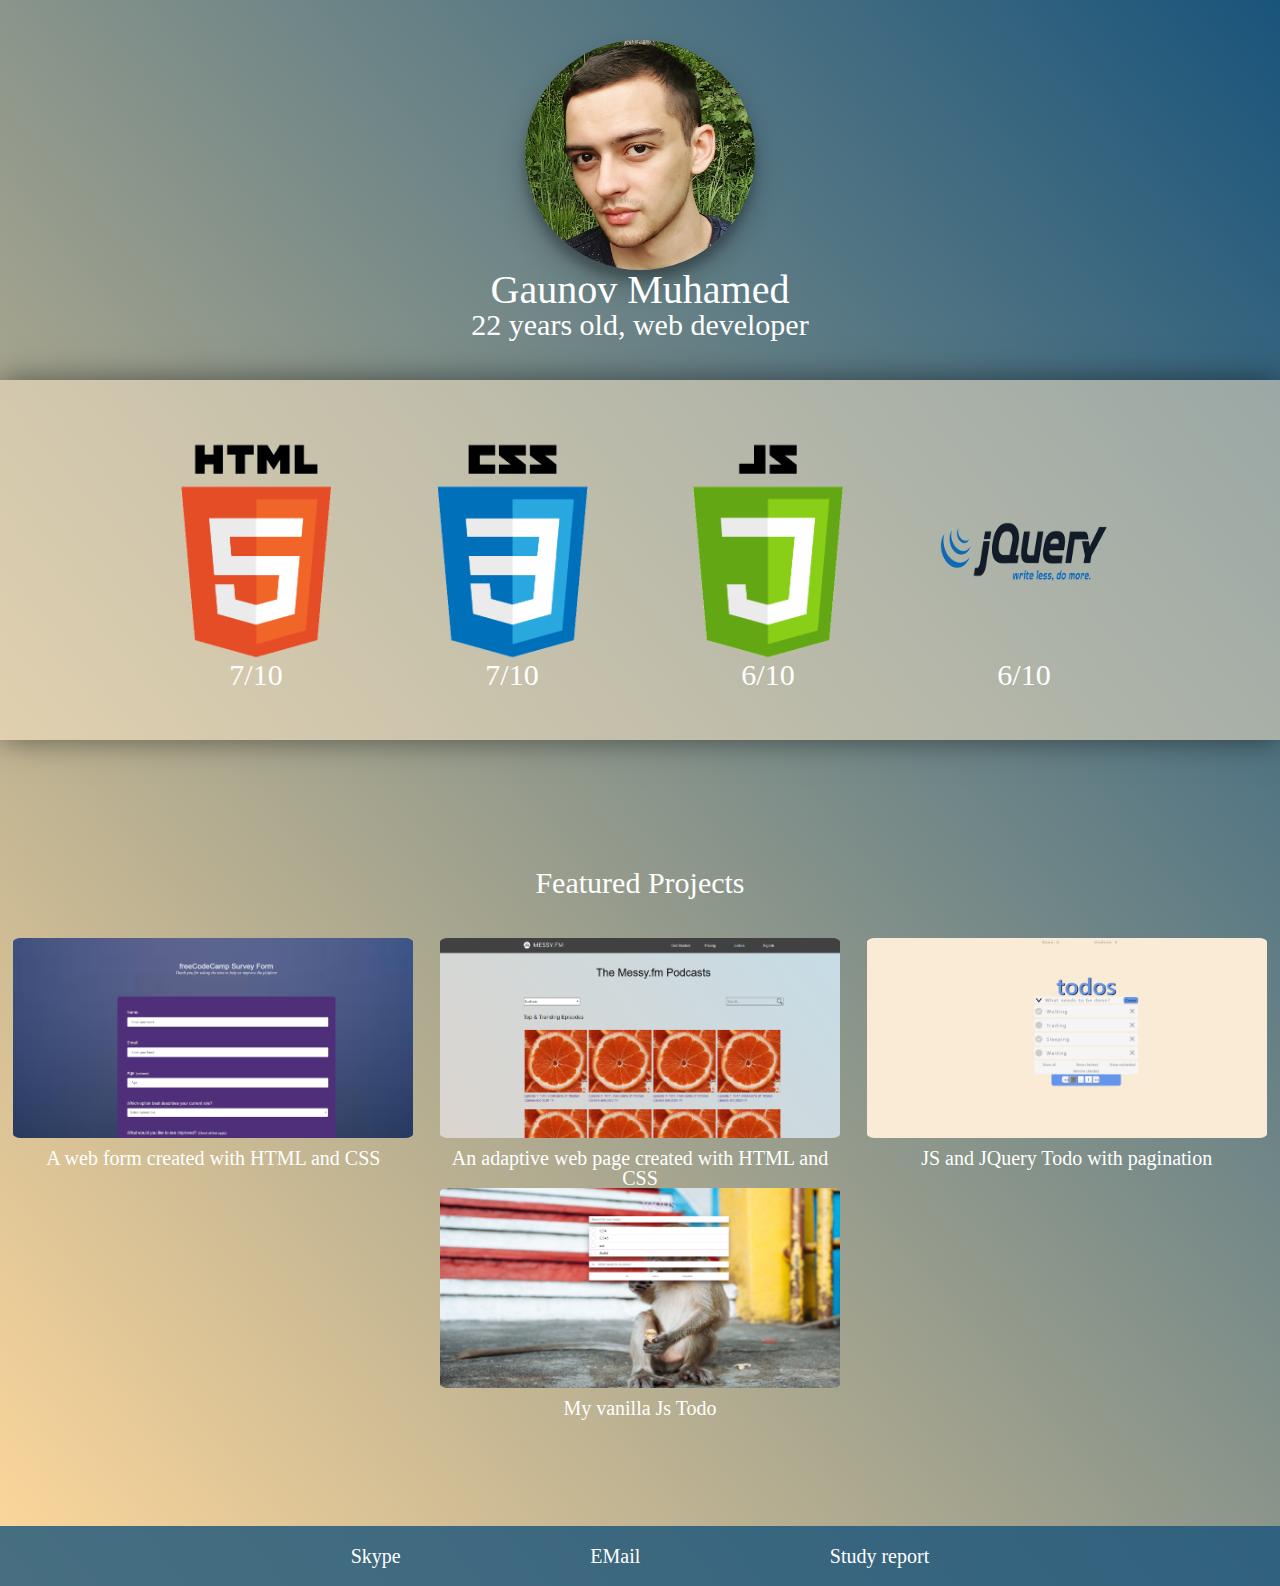
==== commit 975e53d1: "design changes" ====
--- a/index.html
+++ b/index.html
@@ -22,6 +22,7 @@
       </main>
     </header>
     <main class="main">
+      <div class="techs-container">
       <div class="techs">
         <div class="tech-item">
           <div class="html-img" alt="png html logo"></div>
@@ -37,35 +38,36 @@
         </div>
         <div class="tech-item">
           <div class="jq-img" alt="png css logo"></div>
-          <h2 class="subtext">7/10</h2>
+          <h2 class="subtext">6/10</h2>
         </div>
+      </div>
       </div>
       <div class="works">
         <h2 class="subtext">Featured Projects</h2>
         <div class="projects">
           <div class="project-holder">
-            <a href="./pages/page1.html">
+            <a href="https://gaunovmuhamed.github.io/freeCodeCampPage/">
               <div class="first-project"></div>
             </a>
             <h3 class="works-text">A web form created with HTML and CSS</h3>
           </div>
           <div class="project-holder">
-            <a href="./pages/page2.html">
+            <a href="https://gaunovmuhamed.github.io/messyPage/">
               <div class="second-project"></div>
             </a>
-            <h3 class="works-text">A web form created with HTML and CSS</h3>
+            <h3 class="works-text">An adaptive web page created with HTML and CSS</h3>
           </div>
           <div class="project-holder">
-            <a href="https://gaunovmuhamed.github.io/GaunovMuhamedJQueryTodo.github.io/">
+            <a href="https://gaunovmuhamed.github.io/JQueryTodo/">
               <div class="third-project"></div>
             </a>
-            <h3 class="works-text">A web form created with HTML and CSS</h3>
+            <h3 class="works-text">JS and JQuery Todo with pagination</h3>
           </div>
           <div class="project-holder">
-            <a href="https://gaunovmuhamed.github.io/GaunovMuhamedJSTodo.github.io/">
+            <a href="https://gaunovmuhamed.github.io/JSTodo/">
               <div class="fourth-project"></div>
             </a>
-            <h3 class="works-text">A web form created with HTML and CSS</h3>
+            <h3 class="works-text">My vanilla Js Todo</h3>
           </div>
         </div>
       </div>
--- a/styles/portfolioStyles.css
+++ b/styles/portfolioStyles.css
@@ -30,6 +30,7 @@
     height: 230px;
     width: 230px;
     border-radius: 50%;
+    box-shadow: 0 14px 28px rgba(0, 0, 0, 0.25), 0 10px 10px rgba(0, 0, 0, 0.22);
 }
 
 .header-text,
@@ -52,7 +53,7 @@
 .main {
     padding-top: 40px;
     margin: 0 auto;
-    width: 60%;
+    width: 100%;
 }
 
 .techs {
@@ -60,10 +61,8 @@
     display: flex;
     flex-wrap: wrap;
     justify-content: space-around;
-    width: 90%;
-    padding: 50px;
-    background-color: #ffebcc80;
-    border-radius: 20px;
+    width: 80%;
+    padding: 30px;
 }
 
 .text-item {
@@ -73,15 +72,15 @@
 }
 
 .tech-item {
-    margin-top: 20px;
+    margin-top: 10px;
     border-radius: 20%;
-    height: 10%;
+    padding: 20px;
 }
 
 .tech-item:hover {
     transition: .5s ease-out;
     background-color: #19547b80;
-    box-shadow: 0 14px 28px rgba(0, 0, 0, 0.25), 0 10px 10px rgba(0, 0, 0, 0.22);
+    box-shadow: 0 14px 40px rgba(0, 0, 0, 0.5);
 }
 
 .html-img,
@@ -125,19 +124,21 @@
 .fourth-project {
     background-image: url("../images/project1.png");
     background-repeat: no-repeat;
-    background-position: center;
-    background-size: contain;
+    /*background-position: center;*/
+    background-size: cover;
     width: 100%;
     height: 100%;
-    border-radius: 10%;
+    /*border-radius: 10%;*/
     margin-top: 40px;
+    border-radius: 2%;
 }
 
 .first-project:hover,
 .second-project:hover,
 .third-project:hover,
-.fourth-project {
-    /*добавить анимацию*/
+.fourth-project:hover {
+    box-shadow: 0 14px 40px rgba(0, 0, 0, 0.5);
+    transition: .5s ease-out;
 }
 
 .second-project {
@@ -187,6 +188,14 @@
     justify-content: space-around;
 }
 
+.techs-container{
+    background: #ffebcc80;
+    width: 100vw;
+    margin: 0 auto;
+    box-shadow: 0 0 30px rgba(0,0,0,0.5);
+    /*box-shadow: 0 14px 28px rgba(0, 0, 0, 0.25), 0 14px 28px rgba(0, 0, 0, 0.22);*/
+}
+
 @media (max-width: 750px) {
     .techs {
         width: 50%;
